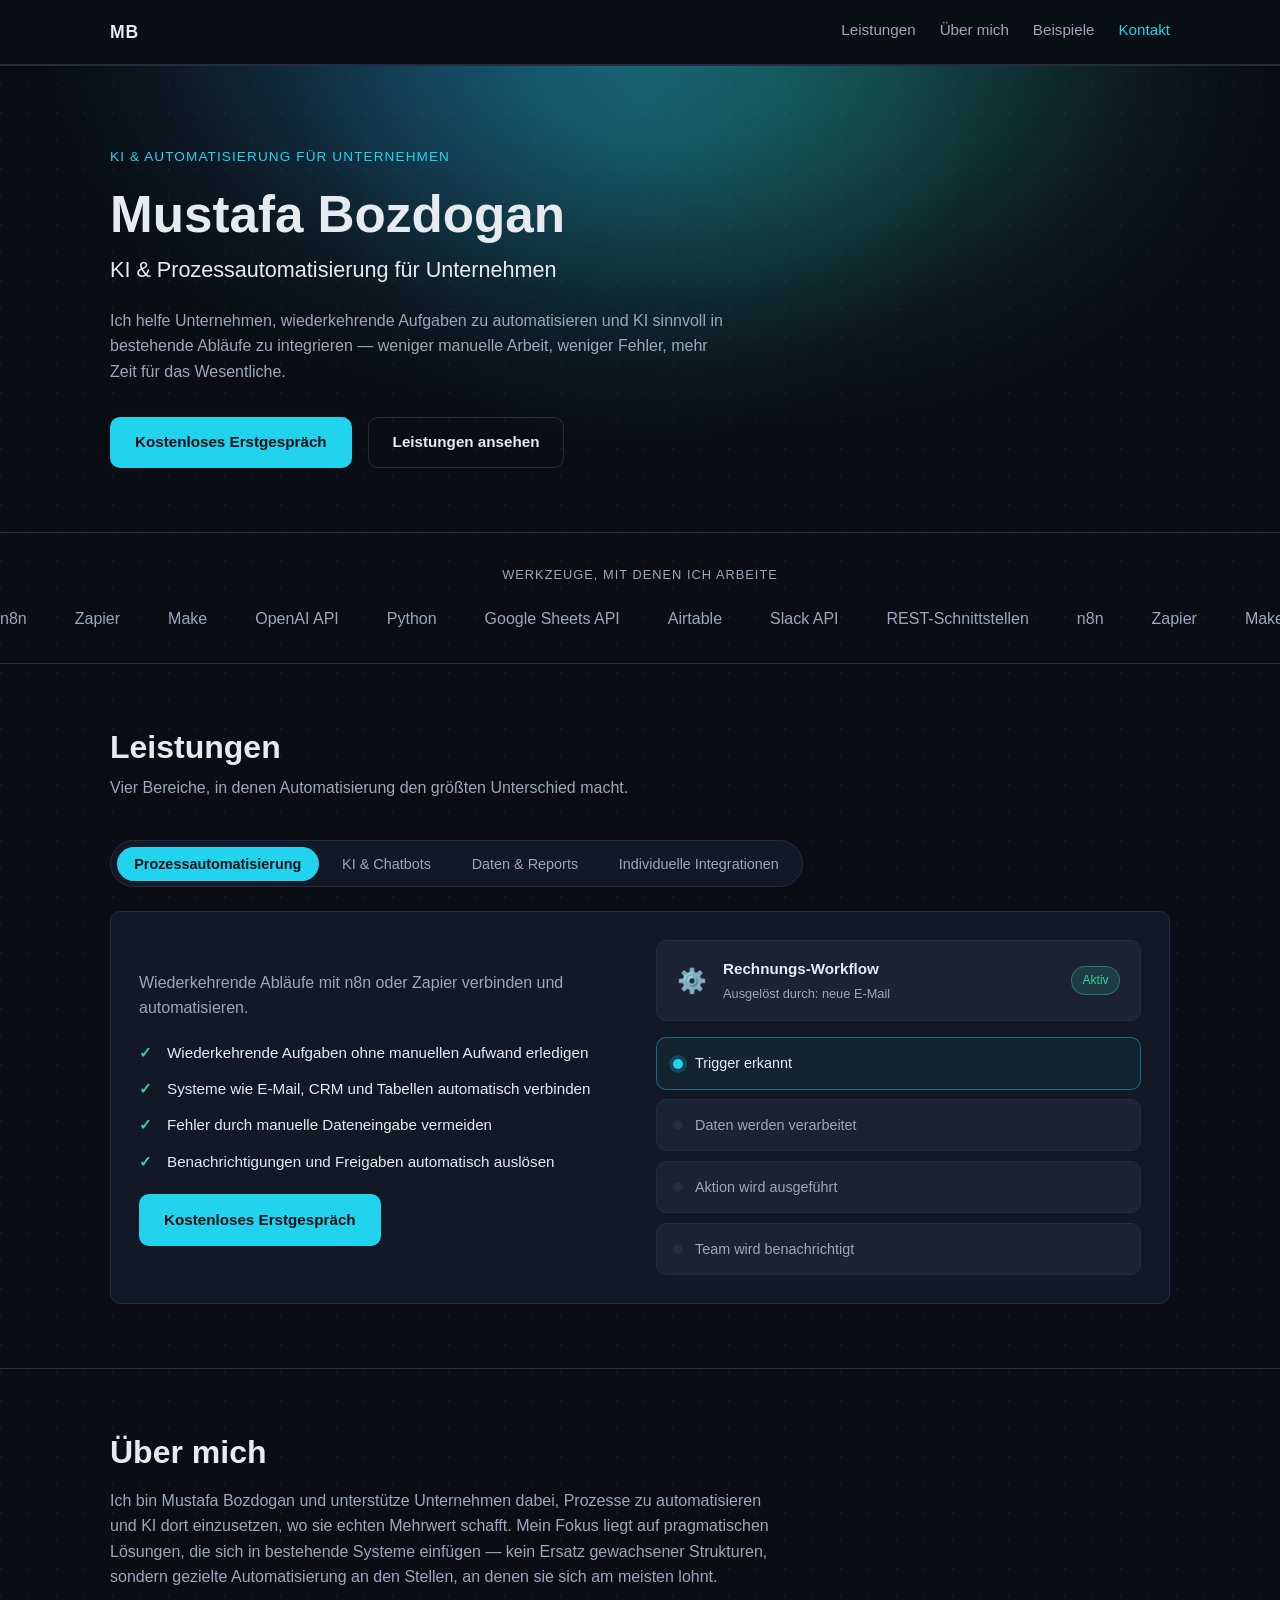
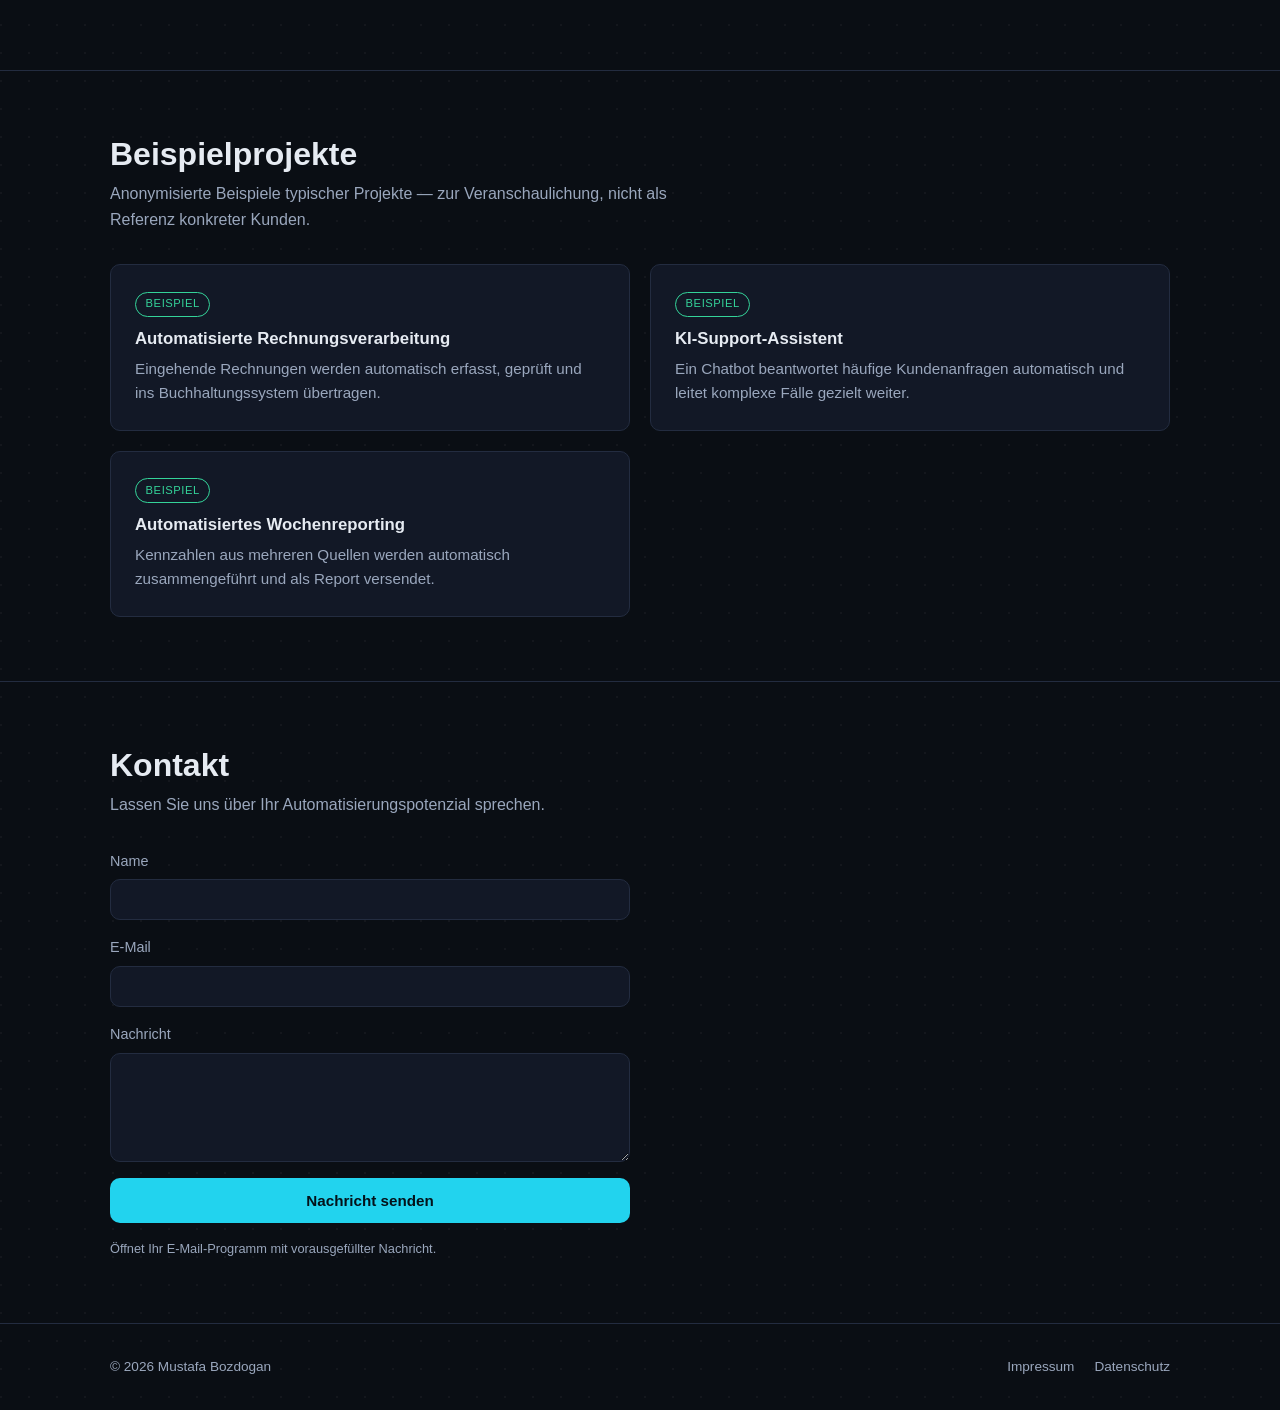
==== index.html @ 68199387 "Add Mustafa Bozdogan portfolio site (KI & Prozessautomatisierung) Static one-pager with dark/tech th" ====
<!doctype html>
<html lang="de">
<head>
  <meta charset="UTF-8">
  <meta name="viewport" content="width=device-width, initial-scale=1.0">
  <title>Mustafa Bozdogan — KI & Prozessautomatisierung für Unternehmen</title>
  <meta name="description" content="Mustafa Bozdogan unterstützt Unternehmen bei der Automatisierung von Prozessen mit KI, n8n/Zapier-Workflows, Daten-Reporting und individuellen Software-Integrationen.">
  <meta property="og:title" content="Mustafa Bozdogan — KI & Prozessautomatisierung für Unternehmen">
  <meta property="og:description" content="KI- und Prozessautomatisierung für Unternehmen: Workflows, Chatbots, Reporting, individuelle Integrationen.">
  <meta property="og:type" content="website">
  <link rel="stylesheet" href="styles.css">
</head>
<body>
  <div class="scroll-progress" id="scrollProgress"></div>
  <header class="site-header">
    <div class="container header-inner">
      <a href="#hero" class="logo">MB</a>
      <nav class="nav" id="nav">
        <a href="#services">Leistungen</a>
        <a href="#about">Über mich</a>
        <a href="#references">Beispiele</a>
        <a href="#contact" class="nav-cta">Kontakt</a>
      </nav>
      <button class="nav-toggle" id="navToggle" aria-label="Menü öffnen" aria-expanded="false" aria-controls="nav">
        <span></span><span></span><span></span>
      </button>
    </div>
  </header>

  <main>
    <section id="hero" class="hero">
      <div class="container hero-inner">
        <p class="eyebrow reveal" style="transition-delay:0ms">KI & Automatisierung für Unternehmen</p>
        <h1 class="reveal" style="transition-delay:80ms">Mustafa Bozdogan</h1>
        <p class="tagline reveal" style="transition-delay:160ms">KI &amp; Prozessautomatisierung für Unternehmen</p>
        <p class="hero-text reveal" style="transition-delay:240ms">
          Ich helfe Unternehmen, wiederkehrende Aufgaben zu automatisieren und
          KI sinnvoll in bestehende Abläufe zu integrieren — weniger manuelle
          Arbeit, weniger Fehler, mehr Zeit für das Wesentliche.
        </p>
        <div class="hero-actions reveal" style="transition-delay:320ms">
          <a href="#contact" class="btn btn-primary">Kostenloses Erstgespräch</a>
          <a href="#services" class="btn btn-secondary">Leistungen ansehen</a>
        </div>
      </div>
    </section>

    <div class="ticker">
      <p class="ticker-label">Werkzeuge, mit denen ich arbeite</p>
      <div class="ticker-track">
        <div class="ticker-group">
          <span>n8n</span>
          <span>Zapier</span>
          <span>Make</span>
          <span>OpenAI API</span>
          <span>Python</span>
          <span>Google Sheets API</span>
          <span>Airtable</span>
          <span>Slack API</span>
          <span>REST-Schnittstellen</span>
        </div>
        <div class="ticker-group" aria-hidden="true">
          <span>n8n</span>
          <span>Zapier</span>
          <span>Make</span>
          <span>OpenAI API</span>
          <span>Python</span>
          <span>Google Sheets API</span>
          <span>Airtable</span>
          <span>Slack API</span>
          <span>REST-Schnittstellen</span>
        </div>
      </div>
    </div>

    <section id="services" class="services">
      <div class="container">
        <h2 class="reveal">Leistungen</h2>
        <p class="section-intro reveal">Vier Bereiche, in denen Automatisierung den größten Unterschied macht.</p>

        <div class="showcase reveal">
          <div class="tabs" role="tablist" aria-label="Leistungen">
            <button class="tab active" role="tab" id="tab-automation" aria-selected="true" aria-controls="panel-automation">Prozessautomatisierung</button>
            <button class="tab" role="tab" id="tab-ai" aria-selected="false" aria-controls="panel-ai" tabindex="-1">KI &amp; Chatbots</button>
            <button class="tab" role="tab" id="tab-data" aria-selected="false" aria-controls="panel-data" tabindex="-1">Daten &amp; Reports</button>
            <button class="tab" role="tab" id="tab-custom" aria-selected="false" aria-controls="panel-custom" tabindex="-1">Individuelle Integrationen</button>
          </div>

          <div class="showcase-panel">
            <div class="tabpanel" role="tabpanel" id="panel-automation" aria-labelledby="tab-automation">
              <div class="showcase-text">
                <p>Wiederkehrende Abläufe mit n8n oder Zapier verbinden und automatisieren.</p>
                <ul class="checklist">
                  <li>Wiederkehrende Aufgaben ohne manuellen Aufwand erledigen</li>
                  <li>Systeme wie E-Mail, CRM und Tabellen automatisch verbinden</li>
                  <li>Fehler durch manuelle Dateneingabe vermeiden</li>
                  <li>Benachrichtigungen und Freigaben automatisch auslösen</li>
                </ul>
                <a href="#contact" class="btn btn-primary">Kostenloses Erstgespräch</a>
              </div>
              <div class="showcase-visual">
                <div class="workflow-card">
                  <div class="workflow-card-icon" aria-hidden="true">⚙️</div>
                  <div>
                    <p class="workflow-card-title">Rechnungs-Workflow</p>
                    <p class="workflow-card-meta">Ausgelöst durch: neue E-Mail</p>
                  </div>
                  <span class="workflow-status">Aktiv</span>
                </div>
                <ol class="stepper">
                  <li class="step active"><span class="step-dot"></span>Trigger erkannt</li>
                  <li class="step"><span class="step-dot"></span>Daten werden verarbeitet</li>
                  <li class="step"><span class="step-dot"></span>Aktion wird ausgeführt</li>
                  <li class="step"><span class="step-dot"></span>Team wird benachrichtigt</li>
                </ol>
              </div>
            </div>

            <div class="tabpanel" role="tabpanel" id="panel-ai" aria-labelledby="tab-ai" hidden>
              <div class="showcase-text">
                <p>KI-gestützte Assistenten für Kundenservice oder interne Nutzung.</p>
                <ul class="checklist">
                  <li>Kundenanfragen automatisch und rund um die Uhr beantworten</li>
                  <li>Häufige Fragen sofort lösen, komplexe Fälle weiterleiten</li>
                  <li>KI an Ihre eigenen Daten und Tools anbinden</li>
                  <li>Nahtlose Übergabe an Ihr Team, wenn nötig</li>
                </ul>
                <a href="#contact" class="btn btn-primary">Kostenloses Erstgespräch</a>
              </div>
              <div class="showcase-visual">
                <div class="workflow-card">
                  <div class="workflow-card-icon" aria-hidden="true">🤖</div>
                  <div>
                    <p class="workflow-card-title">Support-Assistent</p>
                    <p class="workflow-card-meta">Kanal: Website-Chat</p>
                  </div>
                  <span class="workflow-status">Aktiv</span>
                </div>
                <ol class="stepper">
                  <li class="step active"><span class="step-dot"></span>Anfrage eingegangen</li>
                  <li class="step"><span class="step-dot"></span>KI analysiert Anliegen</li>
                  <li class="step"><span class="step-dot"></span>Antwort wird generiert</li>
                  <li class="step"><span class="step-dot"></span>Bei Bedarf an Team übergeben</li>
                </ol>
              </div>
            </div>

            <div class="tabpanel" role="tabpanel" id="panel-data" aria-labelledby="tab-data" hidden>
              <div class="showcase-text">
                <p>Automatisch aktualisierte Reports und Dashboards statt manueller Excel-Arbeit.</p>
                <ul class="checklist">
                  <li>Kennzahlen aus mehreren Quellen automatisch zusammenführen</li>
                  <li>Reports pünktlich und ohne manuelle Excel-Arbeit erstellen</li>
                  <li>Dashboards immer aktuell halten</li>
                  <li>Zeit für Analyse statt Datensammlung gewinnen</li>
                </ul>
                <a href="#contact" class="btn btn-primary">Kostenloses Erstgespräch</a>
              </div>
              <div class="showcase-visual">
                <div class="workflow-card">
                  <div class="workflow-card-icon" aria-hidden="true">📊</div>
                  <div>
                    <p class="workflow-card-title">Wochenreport</p>
                    <p class="workflow-card-meta">Quellen: 3 Systeme</p>
                  </div>
                  <span class="workflow-status">Aktiv</span>
                </div>
                <ol class="stepper">
                  <li class="step active"><span class="step-dot"></span>Daten werden abgerufen</li>
                  <li class="step"><span class="step-dot"></span>Werte werden zusammengeführt</li>
                  <li class="step"><span class="step-dot"></span>Report wird erstellt</li>
                  <li class="step"><span class="step-dot"></span>Report wird versendet</li>
                </ol>
              </div>
            </div>

            <div class="tabpanel" role="tabpanel" id="panel-custom" aria-labelledby="tab-custom" hidden>
              <div class="showcase-text">
                <p>Maßgeschneiderte Schnittstellen, wenn Standardlösungen nicht ausreichen.</p>
                <ul class="checklist">
                  <li>Maßgeschneiderte Schnittstellen zwischen Ihren Systemen</li>
                  <li>Anbindung über APIs an bestehende Software</li>
                  <li>Lösungen, die zu Ihren bestehenden Abläufen passen</li>
                  <li>Skalierbar für wachsende Anforderungen</li>
                </ul>
                <a href="#contact" class="btn btn-primary">Kostenloses Erstgespräch</a>
              </div>
              <div class="showcase-visual">
                <div class="workflow-card">
                  <div class="workflow-card-icon" aria-hidden="true">🔗</div>
                  <div>
                    <p class="workflow-card-title">Individuelle Integration</p>
                    <p class="workflow-card-meta">Verbindung: 2 Systeme</p>
                  </div>
                  <span class="workflow-status">Aktiv</span>
                </div>
                <ol class="stepper">
                  <li class="step active"><span class="step-dot"></span>Anforderung analysiert</li>
                  <li class="step"><span class="step-dot"></span>Schnittstelle entwickelt</li>
                  <li class="step"><span class="step-dot"></span>Systeme verbunden</li>
                  <li class="step"><span class="step-dot"></span>Getestet &amp; live</li>
                </ol>
              </div>
            </div>
          </div>
        </div>
      </div>
    </section>

    <section id="about" class="about">
      <div class="container about-inner">
        <h2 class="reveal">Über mich</h2>
        <p class="reveal">
          Ich bin Mustafa Bozdogan und unterstütze Unternehmen dabei, Prozesse zu
          automatisieren und KI dort einzusetzen, wo sie echten Mehrwert schafft.
          Mein Fokus liegt auf pragmatischen Lösungen, die sich in bestehende
          Systeme einfügen — kein Ersatz gewachsener Strukturen, sondern gezielte
          Automatisierung an den Stellen, an denen sie sich am meisten lohnt.
        </p>
      </div>
    </section>

    <section id="references" class="references">
      <div class="container">
        <h2 class="reveal">Beispielprojekte</h2>
        <p class="section-intro reveal">
          Anonymisierte Beispiele typischer Projekte — zur Veranschaulichung, nicht als
          Referenz konkreter Kunden.
        </p>
        <div class="card-grid">
          <article class="card reveal">
            <span class="card-tag">Beispiel</span>
            <h3>Automatisierte Rechnungsverarbeitung</h3>
            <p>Eingehende Rechnungen werden automatisch erfasst, geprüft und ins Buchhaltungssystem übertragen.</p>
          </article>
          <article class="card reveal">
            <span class="card-tag">Beispiel</span>
            <h3>KI-Support-Assistent</h3>
            <p>Ein Chatbot beantwortet häufige Kundenanfragen automatisch und leitet komplexe Fälle gezielt weiter.</p>
          </article>
          <article class="card reveal">
            <span class="card-tag">Beispiel</span>
            <h3>Automatisiertes Wochenreporting</h3>
            <p>Kennzahlen aus mehreren Quellen werden automatisch zusammengeführt und als Report versendet.</p>
          </article>
        </div>
      </div>
    </section>

    <section id="contact" class="contact">
      <div class="container contact-inner">
        <h2 class="reveal">Kontakt</h2>
        <p class="section-intro reveal">Lassen Sie uns über Ihr Automatisierungspotenzial sprechen.</p>
        <form class="contact-form reveal" id="contactForm">
          <div class="form-row">
            <label for="name">Name</label>
            <input type="text" id="name" name="name" required autocomplete="name">
          </div>
          <div class="form-row">
            <label for="email">E-Mail</label>
            <input type="email" id="email" name="email" required autocomplete="email">
          </div>
          <div class="form-row">
            <label for="message">Nachricht</label>
            <textarea id="message" name="message" rows="5" required></textarea>
          </div>
          <button type="submit" class="btn btn-primary">Nachricht senden</button>
          <p class="form-note">Öffnet Ihr E-Mail-Programm mit vorausgefüllter Nachricht.</p>
        </form>
      </div>
    </section>
  </main>

  <footer class="site-footer">
    <div class="container footer-inner">
      <p>&copy; <span id="year"></span> Mustafa Bozdogan</p>
      <nav class="footer-nav">
        <a href="impressum.html">Impressum</a>
        <a href="datenschutz.html">Datenschutz</a>
      </nav>
    </div>
  </footer>

  <script src="script.js"></script>
</body>
</html>
---- styles.css ----
:root {
  --bg: #0a0e14;
  --surface: #121826;
  --surface-2: #1a2233;
  --border: #232c40;
  --text: #e6ebf2;
  --text-muted: #9aa7bd;
  --accent: #22d3ee;
  --accent-2: #34d399;
  --radius: 10px;
  --max-width: 1100px;
  --font: -apple-system, BlinkMacSystemFont, "Segoe UI", Roboto, Helvetica, Arial, sans-serif;
}

* {
  box-sizing: border-box;
}

html {
  scroll-behavior: smooth;
}

body {
  margin: 0;
  background: var(--bg);
  background-image:
    radial-gradient(circle at 1px 1px, rgba(255, 255, 255, 0.04) 1px, transparent 0);
  background-size: 28px 28px;
  color: var(--text);
  font-family: var(--font);
  line-height: 1.6;
}

.container {
  max-width: var(--max-width);
  margin: 0 auto;
  padding: 0 1.25rem;
}

h1, h2, h3 {
  line-height: 1.2;
  margin: 0 0 0.5rem;
}

h2 {
  font-size: clamp(1.5rem, 1.2rem + 1.2vw, 2rem);
}

p {
  color: var(--text-muted);
}

a {
  color: var(--accent);
  text-decoration: none;
}

a:hover {
  text-decoration: underline;
}

/* Header */

.site-header {
  position: sticky;
  top: 0;
  z-index: 10;
  background: rgba(10, 14, 20, 0.85);
  backdrop-filter: blur(8px);
  border-bottom: 1px solid var(--border);
  transition: box-shadow 0.3s ease, border-color 0.3s ease;
}

.site-header.scrolled {
  box-shadow: 0 8px 24px rgba(0, 0, 0, 0.35);
  border-bottom-color: rgba(34, 211, 238, 0.25);
}

.header-inner {
  display: flex;
  align-items: center;
  justify-content: space-between;
  height: 64px;
}

.logo {
  font-weight: 700;
  font-size: 1.1rem;
  letter-spacing: 0.05em;
  color: var(--text);
  text-decoration: none;
}

.nav {
  display: none;
  align-items: center;
  gap: 1.5rem;
}

.nav a {
  position: relative;
  color: var(--text-muted);
  font-size: 0.95rem;
  padding-bottom: 4px;
}

.nav a::after {
  content: "";
  position: absolute;
  left: 0;
  bottom: 0;
  width: 0;
  height: 2px;
  background: var(--accent);
  transition: width 0.25s ease;
}

.nav a:hover {
  color: var(--text);
  text-decoration: none;
}

.nav a:hover::after,
.nav a.active::after {
  width: 100%;
}

.nav a.active {
  color: var(--text);
}

.nav-cta {
  color: var(--accent) !important;
}

.nav-toggle {
  display: flex;
  flex-direction: column;
  justify-content: center;
  gap: 5px;
  width: 36px;
  height: 36px;
  background: none;
  border: 1px solid var(--border);
  border-radius: 6px;
  cursor: pointer;
}

.nav-toggle span {
  display: block;
  height: 2px;
  margin: 0 7px;
  background: var(--text);
}

@media (min-width: 720px) {
  .nav {
    display: flex;
  }
  .nav-toggle {
    display: none;
  }
}

.nav.open {
  display: flex;
  flex-direction: column;
  position: absolute;
  top: 64px;
  left: 0;
  right: 0;
  background: var(--surface);
  border-bottom: 1px solid var(--border);
  padding: 1rem 1.25rem;
  gap: 1rem;
}

/* Hero */

.hero {
  position: relative;
  overflow: hidden;
  padding: 5rem 0 4rem;
}

.hero::before {
  content: "";
  position: absolute;
  inset: 0;
  background: radial-gradient(
    480px circle at var(--mx, 50%) var(--my, 10%),
    rgba(34, 211, 238, 0.14),
    transparent 70%
  );
  pointer-events: none;
}

/* Ambient glow cluster, pulsing slowly behind the hero content */
.hero::after {
  content: "";
  position: absolute;
  top: -10%;
  left: 50%;
  width: min(1400px, 200%);
  height: 900px;
  transform: translate(-50%, -50%);
  background:
    radial-gradient(50% 50% at 50% 50%, rgba(34, 211, 238, 0.35), transparent 78%),
    radial-gradient(38% 44% at 64% 56%, rgba(52, 211, 153, 0.22), transparent 76%),
    radial-gradient(34% 40% at 36% 54%, rgba(59, 130, 246, 0.2), transparent 76%);
  filter: blur(60px);
  opacity: 0.9;
  animation: hero-glow-pulse 10s ease-in-out infinite;
  pointer-events: none;
}

@keyframes hero-glow-pulse {
  0%, 100% { transform: translate(-50%, -50%) scale(1); opacity: 0.9; }
  50% { transform: translate(-49%, -51%) scale(1.08); opacity: 0.72; }
}

.hero-inner {
  position: relative;
  z-index: 1;
}

.eyebrow {
  color: var(--accent);
  font-size: 0.85rem;
  letter-spacing: 0.08em;
  text-transform: uppercase;
  margin: 0 0 1rem;
}

.hero h1 {
  font-size: clamp(2.2rem, 1.8rem + 2vw, 3.2rem);
}

.tagline {
  font-size: clamp(1.1rem, 1rem + 0.5vw, 1.35rem);
  color: var(--text);
  margin: 0 0 1.25rem;
}

.hero-text {
  max-width: 620px;
  margin: 0 0 2rem;
}

.hero-actions {
  display: flex;
  flex-wrap: wrap;
  gap: 1rem;
}

.btn {
  display: inline-block;
  padding: 0.8rem 1.5rem;
  border-radius: var(--radius);
  font-weight: 600;
  font-size: 0.95rem;
  text-decoration: none;
  border: 1px solid transparent;
  cursor: pointer;
}

.btn:hover {
  text-decoration: none;
}

.btn-primary {
  background: var(--accent);
  color: #04121a;
}

.btn-primary:hover {
  background: #4ddfef;
}

.btn-secondary {
  background: transparent;
  border-color: var(--border);
  color: var(--text);
}

.btn-secondary:hover {
  border-color: var(--accent);
  color: var(--accent);
}

.hero .btn-primary {
  animation: cta-pulse 2.8s ease-in-out infinite;
}

.hero .btn-primary:hover {
  animation-play-state: paused;
}

@keyframes cta-pulse {
  0%, 100% { box-shadow: 0 0 0 0 rgba(34, 211, 238, 0.35); }
  50% { box-shadow: 0 0 0 10px rgba(34, 211, 238, 0); }
}

/* Sections */

section {
  padding: 4rem 0;
  border-top: 1px solid var(--border);
}

.section-intro {
  margin: 0 0 2rem;
  max-width: 560px;
}

.card-grid {
  display: grid;
  grid-template-columns: 1fr;
  gap: 1.25rem;
}

@media (min-width: 640px) {
  .card-grid {
    grid-template-columns: repeat(2, 1fr);
  }
}

.card {
  background: var(--surface);
  border: 1px solid var(--border);
  border-radius: var(--radius);
  padding: 1.5rem;
  transition: transform 0.25s ease, border-color 0.25s ease, box-shadow 0.25s ease;
}

.card:hover {
  transform: translateY(-4px);
  border-color: rgba(34, 211, 238, 0.4);
  box-shadow: 0 12px 30px rgba(0, 0, 0, 0.35);
}

.card-icon {
  font-size: 1.6rem;
  margin-bottom: 0.75rem;
}

.card h3 {
  font-size: 1.05rem;
  color: var(--text);
}

.card p {
  margin: 0;
  font-size: 0.95rem;
}

.card-tag {
  display: inline-block;
  font-size: 0.7rem;
  text-transform: uppercase;
  letter-spacing: 0.05em;
  color: var(--accent-2);
  border: 1px solid var(--accent-2);
  border-radius: 999px;
  padding: 0.15rem 0.6rem;
  margin-bottom: 0.75rem;
}

.about-inner p {
  max-width: 680px;
}

/* Services showcase (tabs + live process panel) */

.showcase {
  margin-top: 2.5rem;
}

.tabs {
  display: flex;
  flex-wrap: nowrap;
  overflow-x: auto;
  gap: 0.35rem;
  background: var(--surface);
  border: 1px solid var(--border);
  border-radius: 999px;
  padding: 0.35rem;
  width: fit-content;
  max-width: 100%;
}

.tab {
  flex-shrink: 0;
  padding: 0.55rem 1.1rem;
  border-radius: 999px;
  border: none;
  background: transparent;
  color: var(--text-muted);
  font-family: inherit;
  font-size: 0.9rem;
  cursor: pointer;
  transition: background 0.25s ease, color 0.25s ease;
}

.tab:hover {
  color: var(--text);
}

.tab.active {
  background: var(--accent);
  color: #04121a;
  font-weight: 600;
}

.showcase-panel {
  margin-top: 1.5rem;
  background: var(--surface);
  border: 1px solid var(--border);
  border-radius: var(--radius);
  padding: 1.75rem;
}

.tabpanel {
  display: grid;
  grid-template-columns: 1fr;
  gap: 2rem;
}

.tabpanel[hidden] {
  display: none;
}

@media (min-width: 800px) {
  .tabpanel {
    grid-template-columns: 1fr 1fr;
    align-items: center;
  }
}

.showcase-text p {
  margin-top: 0;
}

.checklist {
  list-style: none;
  margin: 1.25rem 0;
  padding: 0;
  display: flex;
  flex-direction: column;
  gap: 0.75rem;
}

.checklist li {
  position: relative;
  padding-left: 1.75rem;
  color: var(--text);
  font-size: 0.95rem;
}

.checklist li::before {
  content: "✓";
  position: absolute;
  left: 0;
  top: 0;
  color: var(--accent-2);
  font-weight: 700;
}

.showcase-visual {
  display: flex;
  flex-direction: column;
  gap: 1rem;
}

.workflow-card {
  display: flex;
  align-items: center;
  gap: 1rem;
  background: var(--surface-2);
  border: 1px solid var(--border);
  border-radius: var(--radius);
  padding: 1rem 1.25rem;
}

.workflow-card-icon {
  font-size: 1.5rem;
}

.workflow-card-title {
  margin: 0;
  font-weight: 600;
  color: var(--text);
  font-size: 0.95rem;
}

.workflow-card-meta {
  margin: 0.15rem 0 0;
  font-size: 0.8rem;
}

.workflow-status {
  margin-left: auto;
  font-size: 0.75rem;
  padding: 0.25rem 0.65rem;
  border-radius: 999px;
  background: rgba(52, 211, 153, 0.15);
  color: var(--accent-2);
  border: 1px solid rgba(52, 211, 153, 0.4);
  white-space: nowrap;
}

.stepper {
  list-style: none;
  margin: 0;
  padding: 0;
  display: flex;
  flex-direction: column;
  gap: 0.6rem;
}

.step {
  display: flex;
  align-items: center;
  gap: 0.75rem;
  padding: 0.85rem 1rem;
  background: var(--surface-2);
  border: 1px solid var(--border);
  border-radius: var(--radius);
  font-size: 0.9rem;
  color: var(--text-muted);
  transition: border-color 0.3s ease, color 0.3s ease, background 0.3s ease;
}

.step-dot {
  width: 10px;
  height: 10px;
  border-radius: 50%;
  background: var(--border);
  flex-shrink: 0;
  transition: background 0.3s ease, box-shadow 0.3s ease;
}

.step.active {
  color: var(--text);
  border-color: rgba(34, 211, 238, 0.4);
  background: rgba(34, 211, 238, 0.06);
}

.step.active .step-dot {
  background: var(--accent);
  box-shadow: 0 0 0 4px rgba(34, 211, 238, 0.2);
}

/* Contact */

.contact-form {
  max-width: 520px;
  display: flex;
  flex-direction: column;
  gap: 1rem;
}

.form-row {
  display: flex;
  flex-direction: column;
  gap: 0.4rem;
}

.form-row label {
  font-size: 0.9rem;
  color: var(--text-muted);
}

.form-row input,
.form-row textarea {
  background: var(--surface);
  border: 1px solid var(--border);
  border-radius: var(--radius);
  padding: 0.7rem 0.9rem;
  color: var(--text);
  font-family: inherit;
  font-size: 0.95rem;
}

.form-row input:focus,
.form-row textarea:focus {
  outline: none;
  border-color: var(--accent);
}

.form-note {
  font-size: 0.8rem;
  margin: 0;
}

/* Scroll progress bar */

.scroll-progress {
  position: fixed;
  top: 0;
  left: 0;
  height: 3px;
  width: 0%;
  background: linear-gradient(90deg, var(--accent), var(--accent-2));
  z-index: 50;
}

/* Reveal on scroll */

.reveal {
  opacity: 1;
  transform: none;
}

/* Only hide-then-reveal once JS has confirmed it can run the observer/fallback
   that brings content back — otherwise content must default to visible. */
.js-ready .reveal {
  opacity: 0;
  transform: translateY(24px);
  transition: opacity 0.7s ease, transform 0.7s ease;
}

.js-ready .reveal.is-visible {
  opacity: 1;
  transform: none;
}

/* Tools ticker */

.ticker {
  border-top: 1px solid var(--border);
  padding: 2rem 0;
  overflow: hidden;
}

.ticker-label {
  text-align: center;
  font-size: 0.8rem;
  letter-spacing: 0.08em;
  text-transform: uppercase;
  color: var(--text-muted);
  margin: 0 0 1.25rem;
}

.ticker-track {
  display: flex;
  width: max-content;
  animation: ticker-scroll 26s linear infinite;
}

.ticker-group {
  display: flex;
  gap: 3rem;
  padding-right: 3rem;
}

.ticker-track span {
  font-size: 1rem;
  color: var(--text-muted);
  white-space: nowrap;
}

@keyframes ticker-scroll {
  from { transform: translateX(0); }
  to { transform: translateX(-50%); }
}

/* Reduced motion: respect user preference, disable non-essential motion */

@media (prefers-reduced-motion: reduce) {
  html {
    scroll-behavior: auto;
  }
  *,
  *::before,
  *::after {
    animation-duration: 0.01ms !important;
    animation-iteration-count: 1 !important;
    transition-duration: 0.01ms !important;
    scroll-behavior: auto !important;
  }
}

/* Legal pages */

.legal {
  padding: 3rem 0 4rem;
  max-width: 720px;
}

.legal h1 {
  font-size: clamp(1.8rem, 1.5rem + 1vw, 2.4rem);
  margin-bottom: 1.5rem;
}

.legal h2 {
  margin-top: 2rem;
  font-size: 1.15rem;
}

/* Footer */

.site-footer {
  border-top: 1px solid var(--border);
  padding: 2rem 0;
}

.footer-inner {
  display: flex;
  flex-direction: column;
  gap: 0.75rem;
  align-items: flex-start;
}

.footer-inner p {
  margin: 0;
  font-size: 0.85rem;
}

.footer-nav {
  display: flex;
  gap: 1.25rem;
}

.footer-nav a {
  color: var(--text-muted);
  font-size: 0.85rem;
}

@media (min-width: 640px) {
  .footer-inner {
    flex-direction: row;
    justify-content: space-between;
    align-items: center;
  }
}
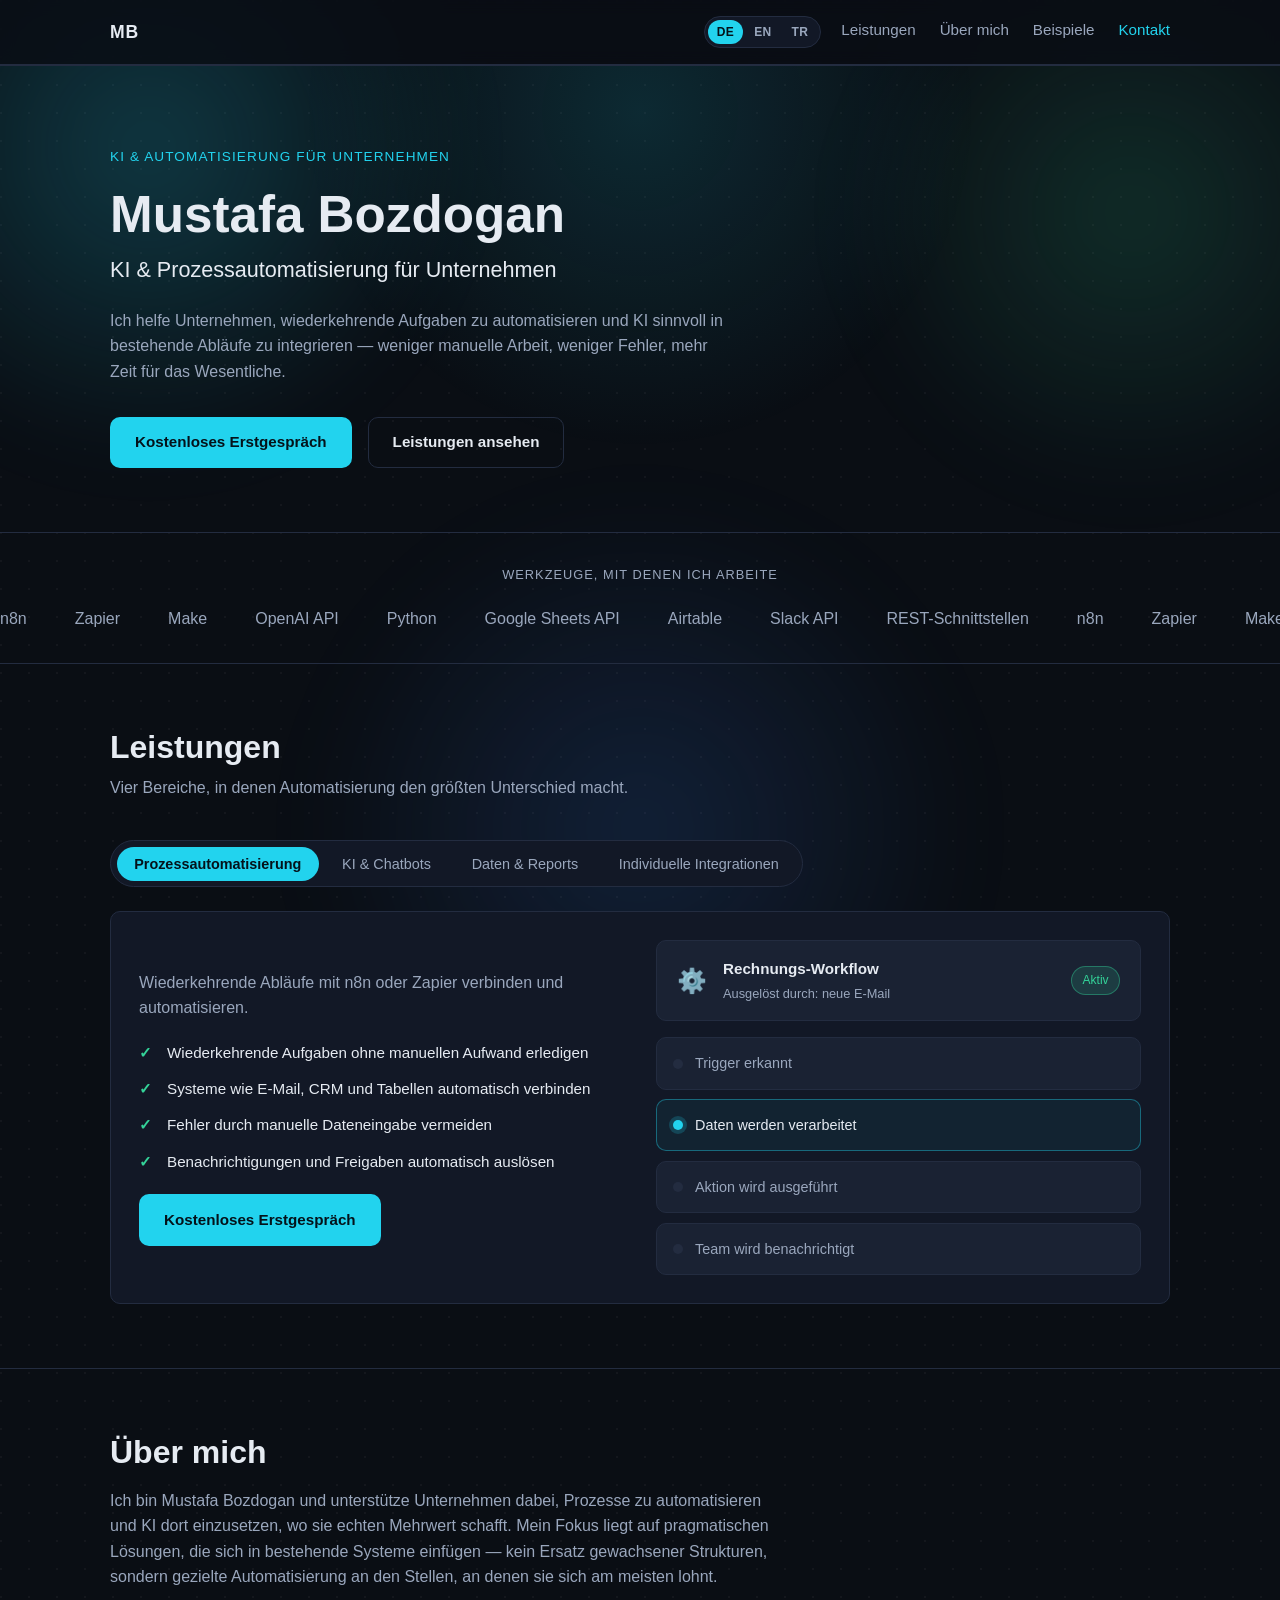
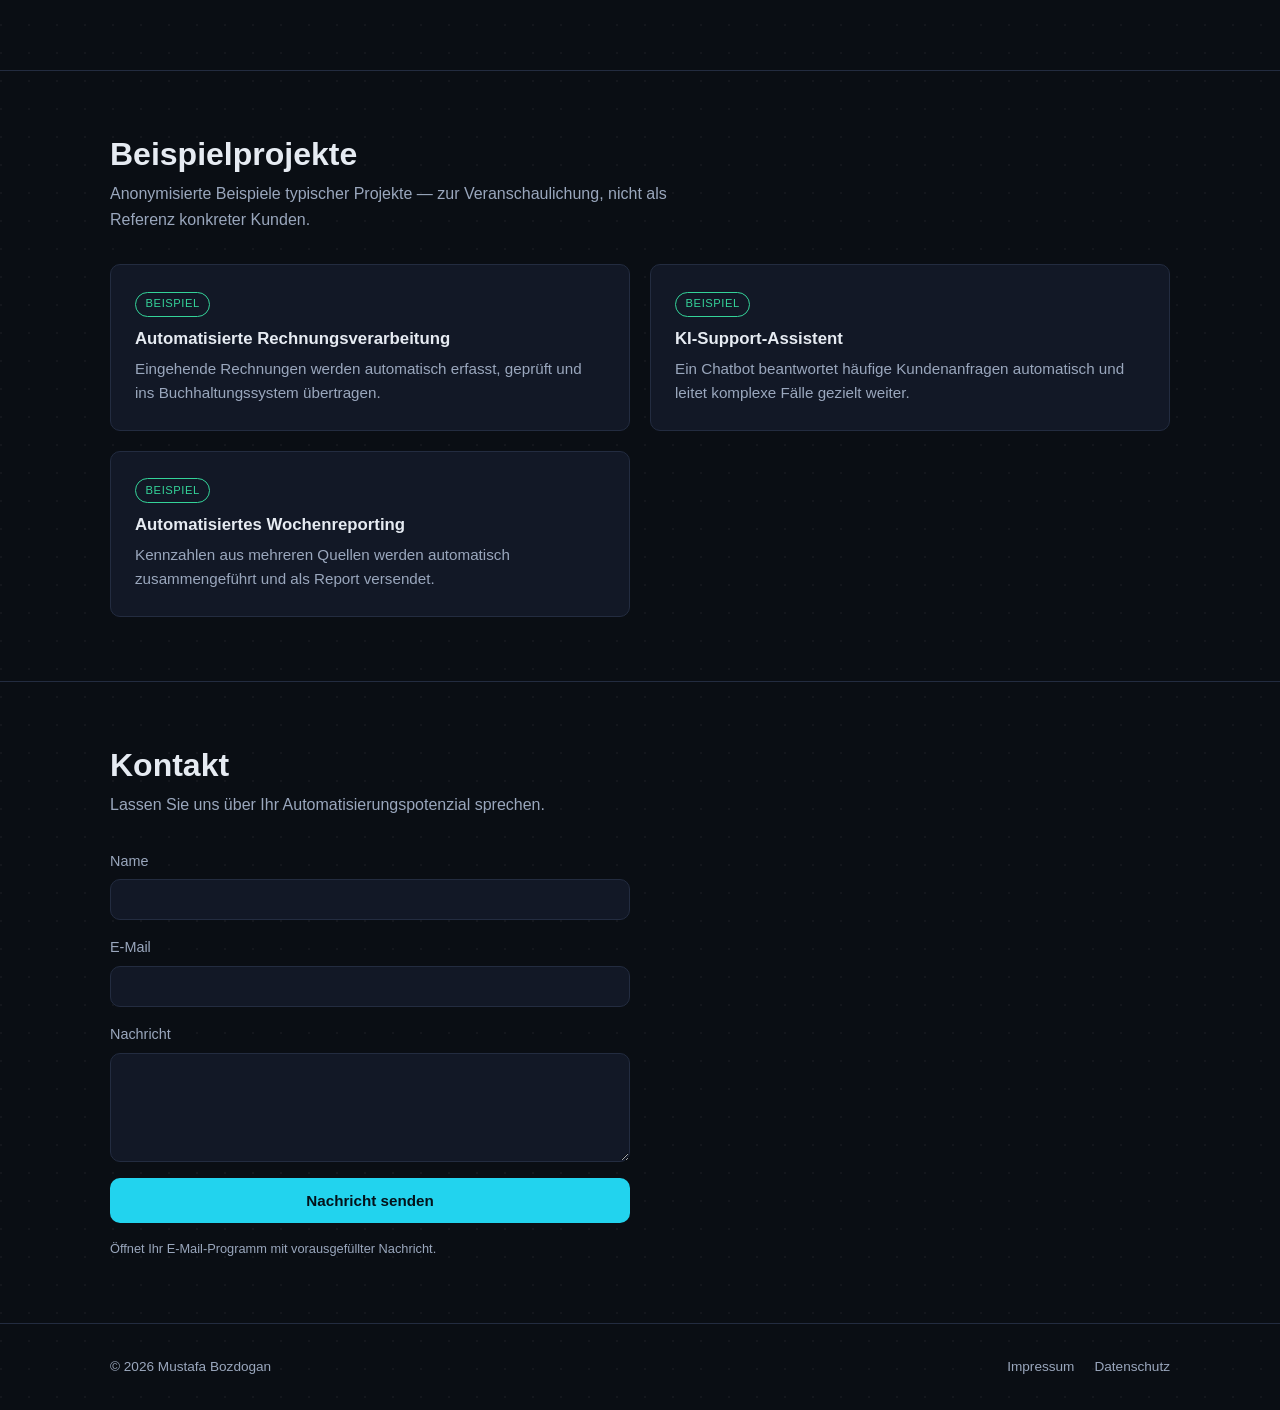
==== commit eccc756f: "Add DE/EN/TR language switcher and site-wide animated background - New i18n.js with German/English/T" ====
--- a/index.html
+++ b/index.html
@@ -15,38 +15,45 @@
   <header class="site-header">
     <div class="container header-inner">
       <a href="#hero" class="logo">MB</a>
-      <nav class="nav" id="nav">
-        <a href="#services">Leistungen</a>
-        <a href="#about">Über mich</a>
-        <a href="#references">Beispiele</a>
-        <a href="#contact" class="nav-cta">Kontakt</a>
-      </nav>
-      <button class="nav-toggle" id="navToggle" aria-label="Menü öffnen" aria-expanded="false" aria-controls="nav">
-        <span></span><span></span><span></span>
-      </button>
+      <div class="header-right">
+        <div class="lang-switcher" role="group" aria-label="Sprache wählen / Language / Dil">
+          <button type="button" class="lang-btn active" data-lang="de" aria-pressed="true">DE</button>
+          <button type="button" class="lang-btn" data-lang="en" aria-pressed="false">EN</button>
+          <button type="button" class="lang-btn" data-lang="tr" aria-pressed="false">TR</button>
+        </div>
+        <nav class="nav" id="nav">
+          <a href="#services" data-i18n="nav.services">Leistungen</a>
+          <a href="#about" data-i18n="nav.about">Über mich</a>
+          <a href="#references" data-i18n="nav.references">Beispiele</a>
+          <a href="#contact" class="nav-cta" data-i18n="nav.contact">Kontakt</a>
+        </nav>
+        <button class="nav-toggle" id="navToggle" aria-label="Menü öffnen" data-i18n-aria="nav.toggleLabel" aria-expanded="false" aria-controls="nav">
+          <span></span><span></span><span></span>
+        </button>
+      </div>
     </div>
   </header>
 
   <main>
     <section id="hero" class="hero">
       <div class="container hero-inner">
-        <p class="eyebrow reveal" style="transition-delay:0ms">KI & Automatisierung für Unternehmen</p>
+        <p class="eyebrow reveal" style="transition-delay:0ms" data-i18n="hero.eyebrow">KI & Automatisierung für Unternehmen</p>
         <h1 class="reveal" style="transition-delay:80ms">Mustafa Bozdogan</h1>
-        <p class="tagline reveal" style="transition-delay:160ms">KI &amp; Prozessautomatisierung für Unternehmen</p>
-        <p class="hero-text reveal" style="transition-delay:240ms">
+        <p class="tagline reveal" style="transition-delay:160ms" data-i18n="hero.tagline">KI &amp; Prozessautomatisierung für Unternehmen</p>
+        <p class="hero-text reveal" style="transition-delay:240ms" data-i18n="hero.text">
           Ich helfe Unternehmen, wiederkehrende Aufgaben zu automatisieren und
           KI sinnvoll in bestehende Abläufe zu integrieren — weniger manuelle
           Arbeit, weniger Fehler, mehr Zeit für das Wesentliche.
         </p>
         <div class="hero-actions reveal" style="transition-delay:320ms">
-          <a href="#contact" class="btn btn-primary">Kostenloses Erstgespräch</a>
-          <a href="#services" class="btn btn-secondary">Leistungen ansehen</a>
+          <a href="#contact" class="btn btn-primary" data-i18n="common.ctaPrimary">Kostenloses Erstgespräch</a>
+          <a href="#services" class="btn btn-secondary" data-i18n="hero.ctaSecondary">Leistungen ansehen</a>
         </div>
       </div>
     </section>
 
     <div class="ticker">
-      <p class="ticker-label">Werkzeuge, mit denen ich arbeite</p>
+      <p class="ticker-label" data-i18n="ticker.label">Werkzeuge, mit denen ich arbeite</p>
       <div class="ticker-track">
         <div class="ticker-group">
           <span>n8n</span>
@@ -57,7 +64,7 @@
           <span>Google Sheets API</span>
           <span>Airtable</span>
           <span>Slack API</span>
-          <span>REST-Schnittstellen</span>
+          <span data-i18n="ticker.restApis">REST-Schnittstellen</span>
         </div>
         <div class="ticker-group" aria-hidden="true">
           <span>n8n</span>
@@ -68,137 +75,137 @@
           <span>Google Sheets API</span>
           <span>Airtable</span>
           <span>Slack API</span>
-          <span>REST-Schnittstellen</span>
+          <span data-i18n="ticker.restApis">REST-Schnittstellen</span>
         </div>
       </div>
     </div>
 
     <section id="services" class="services">
       <div class="container">
-        <h2 class="reveal">Leistungen</h2>
-        <p class="section-intro reveal">Vier Bereiche, in denen Automatisierung den größten Unterschied macht.</p>
+        <h2 class="reveal" data-i18n="services.heading">Leistungen</h2>
+        <p class="section-intro reveal" data-i18n="services.intro">Vier Bereiche, in denen Automatisierung den größten Unterschied macht.</p>
 
         <div class="showcase reveal">
-          <div class="tabs" role="tablist" aria-label="Leistungen">
-            <button class="tab active" role="tab" id="tab-automation" aria-selected="true" aria-controls="panel-automation">Prozessautomatisierung</button>
-            <button class="tab" role="tab" id="tab-ai" aria-selected="false" aria-controls="panel-ai" tabindex="-1">KI &amp; Chatbots</button>
-            <button class="tab" role="tab" id="tab-data" aria-selected="false" aria-controls="panel-data" tabindex="-1">Daten &amp; Reports</button>
-            <button class="tab" role="tab" id="tab-custom" aria-selected="false" aria-controls="panel-custom" tabindex="-1">Individuelle Integrationen</button>
+          <div class="tabs" role="tablist" aria-label="Leistungen" data-i18n-aria="services.heading">
+            <button class="tab active" role="tab" id="tab-automation" aria-selected="true" aria-controls="panel-automation" data-i18n="services.tabAutomation">Prozessautomatisierung</button>
+            <button class="tab" role="tab" id="tab-ai" aria-selected="false" aria-controls="panel-ai" tabindex="-1" data-i18n="services.tabAi">KI &amp; Chatbots</button>
+            <button class="tab" role="tab" id="tab-data" aria-selected="false" aria-controls="panel-data" tabindex="-1" data-i18n="services.tabData">Daten &amp; Reports</button>
+            <button class="tab" role="tab" id="tab-custom" aria-selected="false" aria-controls="panel-custom" tabindex="-1" data-i18n="services.tabCustom">Individuelle Integrationen</button>
           </div>
 
           <div class="showcase-panel">
             <div class="tabpanel" role="tabpanel" id="panel-automation" aria-labelledby="tab-automation">
               <div class="showcase-text">
-                <p>Wiederkehrende Abläufe mit n8n oder Zapier verbinden und automatisieren.</p>
-                <ul class="checklist">
-                  <li>Wiederkehrende Aufgaben ohne manuellen Aufwand erledigen</li>
-                  <li>Systeme wie E-Mail, CRM und Tabellen automatisch verbinden</li>
-                  <li>Fehler durch manuelle Dateneingabe vermeiden</li>
-                  <li>Benachrichtigungen und Freigaben automatisch auslösen</li>
-                </ul>
-                <a href="#contact" class="btn btn-primary">Kostenloses Erstgespräch</a>
+                <p data-i18n="services.automation.desc">Wiederkehrende Abläufe mit n8n oder Zapier verbinden und automatisieren.</p>
+                <ul class="checklist">
+                  <li data-i18n="services.automation.check1">Wiederkehrende Aufgaben ohne manuellen Aufwand erledigen</li>
+                  <li data-i18n="services.automation.check2">Systeme wie E-Mail, CRM und Tabellen automatisch verbinden</li>
+                  <li data-i18n="services.automation.check3">Fehler durch manuelle Dateneingabe vermeiden</li>
+                  <li data-i18n="services.automation.check4">Benachrichtigungen und Freigaben automatisch auslösen</li>
+                </ul>
+                <a href="#contact" class="btn btn-primary" data-i18n="common.ctaPrimary">Kostenloses Erstgespräch</a>
               </div>
               <div class="showcase-visual">
                 <div class="workflow-card">
                   <div class="workflow-card-icon" aria-hidden="true">⚙️</div>
                   <div>
-                    <p class="workflow-card-title">Rechnungs-Workflow</p>
-                    <p class="workflow-card-meta">Ausgelöst durch: neue E-Mail</p>
-                  </div>
-                  <span class="workflow-status">Aktiv</span>
-                </div>
-                <ol class="stepper">
-                  <li class="step active"><span class="step-dot"></span>Trigger erkannt</li>
-                  <li class="step"><span class="step-dot"></span>Daten werden verarbeitet</li>
-                  <li class="step"><span class="step-dot"></span>Aktion wird ausgeführt</li>
-                  <li class="step"><span class="step-dot"></span>Team wird benachrichtigt</li>
+                    <p class="workflow-card-title" data-i18n="services.automation.workflowTitle">Rechnungs-Workflow</p>
+                    <p class="workflow-card-meta" data-i18n="services.automation.workflowMeta">Ausgelöst durch: neue E-Mail</p>
+                  </div>
+                  <span class="workflow-status" data-i18n="common.statusActive">Aktiv</span>
+                </div>
+                <ol class="stepper">
+                  <li class="step active"><span class="step-dot"></span><span data-i18n="services.automation.step1">Trigger erkannt</span></li>
+                  <li class="step"><span class="step-dot"></span><span data-i18n="services.automation.step2">Daten werden verarbeitet</span></li>
+                  <li class="step"><span class="step-dot"></span><span data-i18n="services.automation.step3">Aktion wird ausgeführt</span></li>
+                  <li class="step"><span class="step-dot"></span><span data-i18n="services.automation.step4">Team wird benachrichtigt</span></li>
                 </ol>
               </div>
             </div>
 
             <div class="tabpanel" role="tabpanel" id="panel-ai" aria-labelledby="tab-ai" hidden>
               <div class="showcase-text">
-                <p>KI-gestützte Assistenten für Kundenservice oder interne Nutzung.</p>
-                <ul class="checklist">
-                  <li>Kundenanfragen automatisch und rund um die Uhr beantworten</li>
-                  <li>Häufige Fragen sofort lösen, komplexe Fälle weiterleiten</li>
-                  <li>KI an Ihre eigenen Daten und Tools anbinden</li>
-                  <li>Nahtlose Übergabe an Ihr Team, wenn nötig</li>
-                </ul>
-                <a href="#contact" class="btn btn-primary">Kostenloses Erstgespräch</a>
+                <p data-i18n="services.ai.desc">KI-gestützte Assistenten für Kundenservice oder interne Nutzung.</p>
+                <ul class="checklist">
+                  <li data-i18n="services.ai.check1">Kundenanfragen automatisch und rund um die Uhr beantworten</li>
+                  <li data-i18n="services.ai.check2">Häufige Fragen sofort lösen, komplexe Fälle weiterleiten</li>
+                  <li data-i18n="services.ai.check3">KI an Ihre eigenen Daten und Tools anbinden</li>
+                  <li data-i18n="services.ai.check4">Nahtlose Übergabe an Ihr Team, wenn nötig</li>
+                </ul>
+                <a href="#contact" class="btn btn-primary" data-i18n="common.ctaPrimary">Kostenloses Erstgespräch</a>
               </div>
               <div class="showcase-visual">
                 <div class="workflow-card">
                   <div class="workflow-card-icon" aria-hidden="true">🤖</div>
                   <div>
-                    <p class="workflow-card-title">Support-Assistent</p>
-                    <p class="workflow-card-meta">Kanal: Website-Chat</p>
-                  </div>
-                  <span class="workflow-status">Aktiv</span>
-                </div>
-                <ol class="stepper">
-                  <li class="step active"><span class="step-dot"></span>Anfrage eingegangen</li>
-                  <li class="step"><span class="step-dot"></span>KI analysiert Anliegen</li>
-                  <li class="step"><span class="step-dot"></span>Antwort wird generiert</li>
-                  <li class="step"><span class="step-dot"></span>Bei Bedarf an Team übergeben</li>
+                    <p class="workflow-card-title" data-i18n="services.ai.workflowTitle">Support-Assistent</p>
+                    <p class="workflow-card-meta" data-i18n="services.ai.workflowMeta">Kanal: Website-Chat</p>
+                  </div>
+                  <span class="workflow-status" data-i18n="common.statusActive">Aktiv</span>
+                </div>
+                <ol class="stepper">
+                  <li class="step active"><span class="step-dot"></span><span data-i18n="services.ai.step1">Anfrage eingegangen</span></li>
+                  <li class="step"><span class="step-dot"></span><span data-i18n="services.ai.step2">KI analysiert Anliegen</span></li>
+                  <li class="step"><span class="step-dot"></span><span data-i18n="services.ai.step3">Antwort wird generiert</span></li>
+                  <li class="step"><span class="step-dot"></span><span data-i18n="services.ai.step4">Bei Bedarf an Team übergeben</span></li>
                 </ol>
               </div>
             </div>
 
             <div class="tabpanel" role="tabpanel" id="panel-data" aria-labelledby="tab-data" hidden>
               <div class="showcase-text">
-                <p>Automatisch aktualisierte Reports und Dashboards statt manueller Excel-Arbeit.</p>
-                <ul class="checklist">
-                  <li>Kennzahlen aus mehreren Quellen automatisch zusammenführen</li>
-                  <li>Reports pünktlich und ohne manuelle Excel-Arbeit erstellen</li>
-                  <li>Dashboards immer aktuell halten</li>
-                  <li>Zeit für Analyse statt Datensammlung gewinnen</li>
-                </ul>
-                <a href="#contact" class="btn btn-primary">Kostenloses Erstgespräch</a>
+                <p data-i18n="services.data.desc">Automatisch aktualisierte Reports und Dashboards statt manueller Excel-Arbeit.</p>
+                <ul class="checklist">
+                  <li data-i18n="services.data.check1">Kennzahlen aus mehreren Quellen automatisch zusammenführen</li>
+                  <li data-i18n="services.data.check2">Reports pünktlich und ohne manuelle Excel-Arbeit erstellen</li>
+                  <li data-i18n="services.data.check3">Dashboards immer aktuell halten</li>
+                  <li data-i18n="services.data.check4">Zeit für Analyse statt Datensammlung gewinnen</li>
+                </ul>
+                <a href="#contact" class="btn btn-primary" data-i18n="common.ctaPrimary">Kostenloses Erstgespräch</a>
               </div>
               <div class="showcase-visual">
                 <div class="workflow-card">
                   <div class="workflow-card-icon" aria-hidden="true">📊</div>
                   <div>
-                    <p class="workflow-card-title">Wochenreport</p>
-                    <p class="workflow-card-meta">Quellen: 3 Systeme</p>
-                  </div>
-                  <span class="workflow-status">Aktiv</span>
-                </div>
-                <ol class="stepper">
-                  <li class="step active"><span class="step-dot"></span>Daten werden abgerufen</li>
-                  <li class="step"><span class="step-dot"></span>Werte werden zusammengeführt</li>
-                  <li class="step"><span class="step-dot"></span>Report wird erstellt</li>
-                  <li class="step"><span class="step-dot"></span>Report wird versendet</li>
+                    <p class="workflow-card-title" data-i18n="services.data.workflowTitle">Wochenreport</p>
+                    <p class="workflow-card-meta" data-i18n="services.data.workflowMeta">Quellen: 3 Systeme</p>
+                  </div>
+                  <span class="workflow-status" data-i18n="common.statusActive">Aktiv</span>
+                </div>
+                <ol class="stepper">
+                  <li class="step active"><span class="step-dot"></span><span data-i18n="services.data.step1">Daten werden abgerufen</span></li>
+                  <li class="step"><span class="step-dot"></span><span data-i18n="services.data.step2">Werte werden zusammengeführt</span></li>
+                  <li class="step"><span class="step-dot"></span><span data-i18n="services.data.step3">Report wird erstellt</span></li>
+                  <li class="step"><span class="step-dot"></span><span data-i18n="services.data.step4">Report wird versendet</span></li>
                 </ol>
               </div>
             </div>
 
             <div class="tabpanel" role="tabpanel" id="panel-custom" aria-labelledby="tab-custom" hidden>
               <div class="showcase-text">
-                <p>Maßgeschneiderte Schnittstellen, wenn Standardlösungen nicht ausreichen.</p>
-                <ul class="checklist">
-                  <li>Maßgeschneiderte Schnittstellen zwischen Ihren Systemen</li>
-                  <li>Anbindung über APIs an bestehende Software</li>
-                  <li>Lösungen, die zu Ihren bestehenden Abläufen passen</li>
-                  <li>Skalierbar für wachsende Anforderungen</li>
-                </ul>
-                <a href="#contact" class="btn btn-primary">Kostenloses Erstgespräch</a>
+                <p data-i18n="services.custom.desc">Maßgeschneiderte Schnittstellen, wenn Standardlösungen nicht ausreichen.</p>
+                <ul class="checklist">
+                  <li data-i18n="services.custom.check1">Maßgeschneiderte Schnittstellen zwischen Ihren Systemen</li>
+                  <li data-i18n="services.custom.check2">Anbindung über APIs an bestehende Software</li>
+                  <li data-i18n="services.custom.check3">Lösungen, die zu Ihren bestehenden Abläufen passen</li>
+                  <li data-i18n="services.custom.check4">Skalierbar für wachsende Anforderungen</li>
+                </ul>
+                <a href="#contact" class="btn btn-primary" data-i18n="common.ctaPrimary">Kostenloses Erstgespräch</a>
               </div>
               <div class="showcase-visual">
                 <div class="workflow-card">
                   <div class="workflow-card-icon" aria-hidden="true">🔗</div>
                   <div>
-                    <p class="workflow-card-title">Individuelle Integration</p>
-                    <p class="workflow-card-meta">Verbindung: 2 Systeme</p>
-                  </div>
-                  <span class="workflow-status">Aktiv</span>
-                </div>
-                <ol class="stepper">
-                  <li class="step active"><span class="step-dot"></span>Anforderung analysiert</li>
-                  <li class="step"><span class="step-dot"></span>Schnittstelle entwickelt</li>
-                  <li class="step"><span class="step-dot"></span>Systeme verbunden</li>
-                  <li class="step"><span class="step-dot"></span>Getestet &amp; live</li>
+                    <p class="workflow-card-title" data-i18n="services.custom.workflowTitle">Individuelle Integration</p>
+                    <p class="workflow-card-meta" data-i18n="services.custom.workflowMeta">Verbindung: 2 Systeme</p>
+                  </div>
+                  <span class="workflow-status" data-i18n="common.statusActive">Aktiv</span>
+                </div>
+                <ol class="stepper">
+                  <li class="step active"><span class="step-dot"></span><span data-i18n="services.custom.step1">Anforderung analysiert</span></li>
+                  <li class="step"><span class="step-dot"></span><span data-i18n="services.custom.step2">Schnittstelle entwickelt</span></li>
+                  <li class="step"><span class="step-dot"></span><span data-i18n="services.custom.step3">Systeme verbunden</span></li>
+                  <li class="step"><span class="step-dot"></span><span data-i18n="services.custom.step4">Getestet &amp; live</span></li>
                 </ol>
               </div>
             </div>
@@ -209,8 +216,8 @@
 
     <section id="about" class="about">
       <div class="container about-inner">
-        <h2 class="reveal">Über mich</h2>
-        <p class="reveal">
+        <h2 class="reveal" data-i18n="about.heading">Über mich</h2>
+        <p class="reveal" data-i18n="about.text">
           Ich bin Mustafa Bozdogan und unterstütze Unternehmen dabei, Prozesse zu
           automatisieren und KI dort einzusetzen, wo sie echten Mehrwert schafft.
           Mein Fokus liegt auf pragmatischen Lösungen, die sich in bestehende
@@ -222,26 +229,26 @@
 
     <section id="references" class="references">
       <div class="container">
-        <h2 class="reveal">Beispielprojekte</h2>
-        <p class="section-intro reveal">
+        <h2 class="reveal" data-i18n="references.heading">Beispielprojekte</h2>
+        <p class="section-intro reveal" data-i18n="references.intro">
           Anonymisierte Beispiele typischer Projekte — zur Veranschaulichung, nicht als
           Referenz konkreter Kunden.
         </p>
         <div class="card-grid">
           <article class="card reveal">
-            <span class="card-tag">Beispiel</span>
-            <h3>Automatisierte Rechnungsverarbeitung</h3>
-            <p>Eingehende Rechnungen werden automatisch erfasst, geprüft und ins Buchhaltungssystem übertragen.</p>
+            <span class="card-tag" data-i18n="references.tag">Beispiel</span>
+            <h3 data-i18n="references.card1.title">Automatisierte Rechnungsverarbeitung</h3>
+            <p data-i18n="references.card1.desc">Eingehende Rechnungen werden automatisch erfasst, geprüft und ins Buchhaltungssystem übertragen.</p>
           </article>
           <article class="card reveal">
-            <span class="card-tag">Beispiel</span>
-            <h3>KI-Support-Assistent</h3>
-            <p>Ein Chatbot beantwortet häufige Kundenanfragen automatisch und leitet komplexe Fälle gezielt weiter.</p>
+            <span class="card-tag" data-i18n="references.tag">Beispiel</span>
+            <h3 data-i18n="references.card2.title">KI-Support-Assistent</h3>
+            <p data-i18n="references.card2.desc">Ein Chatbot beantwortet häufige Kundenanfragen automatisch und leitet komplexe Fälle gezielt weiter.</p>
           </article>
           <article class="card reveal">
-            <span class="card-tag">Beispiel</span>
-            <h3>Automatisiertes Wochenreporting</h3>
-            <p>Kennzahlen aus mehreren Quellen werden automatisch zusammengeführt und als Report versendet.</p>
+            <span class="card-tag" data-i18n="references.tag">Beispiel</span>
+            <h3 data-i18n="references.card3.title">Automatisiertes Wochenreporting</h3>
+            <p data-i18n="references.card3.desc">Kennzahlen aus mehreren Quellen werden automatisch zusammengeführt und als Report versendet.</p>
           </article>
         </div>
       </div>
@@ -249,23 +256,23 @@
 
     <section id="contact" class="contact">
       <div class="container contact-inner">
-        <h2 class="reveal">Kontakt</h2>
-        <p class="section-intro reveal">Lassen Sie uns über Ihr Automatisierungspotenzial sprechen.</p>
+        <h2 class="reveal" data-i18n="contact.heading">Kontakt</h2>
+        <p class="section-intro reveal" data-i18n="contact.intro">Lassen Sie uns über Ihr Automatisierungspotenzial sprechen.</p>
         <form class="contact-form reveal" id="contactForm">
           <div class="form-row">
-            <label for="name">Name</label>
+            <label for="name" data-i18n="contact.labelName">Name</label>
             <input type="text" id="name" name="name" required autocomplete="name">
           </div>
           <div class="form-row">
-            <label for="email">E-Mail</label>
+            <label for="email" data-i18n="contact.labelEmail">E-Mail</label>
             <input type="email" id="email" name="email" required autocomplete="email">
           </div>
           <div class="form-row">
-            <label for="message">Nachricht</label>
+            <label for="message" data-i18n="contact.labelMessage">Nachricht</label>
             <textarea id="message" name="message" rows="5" required></textarea>
           </div>
-          <button type="submit" class="btn btn-primary">Nachricht senden</button>
-          <p class="form-note">Öffnet Ihr E-Mail-Programm mit vorausgefüllter Nachricht.</p>
+          <button type="submit" class="btn btn-primary" data-i18n="contact.submit">Nachricht senden</button>
+          <p class="form-note" data-i18n="contact.note">Öffnet Ihr E-Mail-Programm mit vorausgefüllter Nachricht.</p>
         </form>
       </div>
     </section>
@@ -275,12 +282,13 @@
     <div class="container footer-inner">
       <p>&copy; <span id="year"></span> Mustafa Bozdogan</p>
       <nav class="footer-nav">
-        <a href="impressum.html">Impressum</a>
-        <a href="datenschutz.html">Datenschutz</a>
+        <a href="impressum.html" data-i18n="footer.impressum">Impressum</a>
+        <a href="datenschutz.html" data-i18n="footer.datenschutz">Datenschutz</a>
       </nav>
     </div>
   </footer>
 
+  <script src="i18n.js"></script>
   <script src="script.js"></script>
 </body>
 </html>
--- a/styles.css
+++ b/styles.css
@@ -29,6 +29,31 @@
   color: var(--text);
   font-family: var(--font);
   line-height: 1.6;
+  position: relative;
+}
+
+/* Site-wide ambient background: three blurred color blobs that slowly
+   drift and pulse behind all content. Fixed so it stays alive as you
+   scroll, not just in the hero. */
+body::before {
+  content: "";
+  position: fixed;
+  inset: -10%;
+  z-index: -1;
+  background:
+    radial-gradient(38vw 38vw at 18% 22%, rgba(34, 211, 238, 0.22), transparent 65%),
+    radial-gradient(34vw 34vw at 82% 28%, rgba(52, 211, 153, 0.16), transparent 65%),
+    radial-gradient(40vw 40vw at 50% 85%, rgba(59, 130, 246, 0.16), transparent 65%);
+  filter: blur(40px);
+  animation: bg-drift 30s ease-in-out infinite alternate;
+  pointer-events: none;
+}
+
+@keyframes bg-drift {
+  0% { transform: translate(0%, 0%) scale(1); }
+  33% { transform: translate(4%, -3%) scale(1.08); }
+  66% { transform: translate(-3%, 4%) scale(1.04); }
+  100% { transform: translate(3%, 2%) scale(1.1); }
 }
 
 .container {
@@ -89,6 +114,45 @@
   letter-spacing: 0.05em;
   color: var(--text);
   text-decoration: none;
+}
+
+.header-right {
+  display: flex;
+  align-items: center;
+  gap: 1.25rem;
+}
+
+.lang-switcher {
+  display: flex;
+  gap: 0.15rem;
+  background: var(--surface);
+  border: 1px solid var(--border);
+  border-radius: 999px;
+  padding: 0.2rem;
+  flex-shrink: 0;
+}
+
+.lang-btn {
+  border: none;
+  background: transparent;
+  color: var(--text-muted);
+  font-family: inherit;
+  font-size: 0.75rem;
+  font-weight: 600;
+  letter-spacing: 0.03em;
+  padding: 0.32rem 0.55rem;
+  border-radius: 999px;
+  cursor: pointer;
+  transition: background 0.2s ease, color 0.2s ease;
+}
+
+.lang-btn:hover {
+  color: var(--text);
+}
+
+.lang-btn.active {
+  background: var(--accent);
+  color: #04121a;
 }
 
 .nav {
@@ -195,29 +259,6 @@
   pointer-events: none;
 }
 
-/* Ambient glow cluster, pulsing slowly behind the hero content */
-.hero::after {
-  content: "";
-  position: absolute;
-  top: -10%;
-  left: 50%;
-  width: min(1400px, 200%);
-  height: 900px;
-  transform: translate(-50%, -50%);
-  background:
-    radial-gradient(50% 50% at 50% 50%, rgba(34, 211, 238, 0.35), transparent 78%),
-    radial-gradient(38% 44% at 64% 56%, rgba(52, 211, 153, 0.22), transparent 76%),
-    radial-gradient(34% 40% at 36% 54%, rgba(59, 130, 246, 0.2), transparent 76%);
-  filter: blur(60px);
-  opacity: 0.9;
-  animation: hero-glow-pulse 10s ease-in-out infinite;
-  pointer-events: none;
-}
-
-@keyframes hero-glow-pulse {
-  0%, 100% { transform: translate(-50%, -50%) scale(1); opacity: 0.9; }
-  50% { transform: translate(-49%, -51%) scale(1.08); opacity: 0.72; }
-}
 
 .hero-inner {
   position: relative;
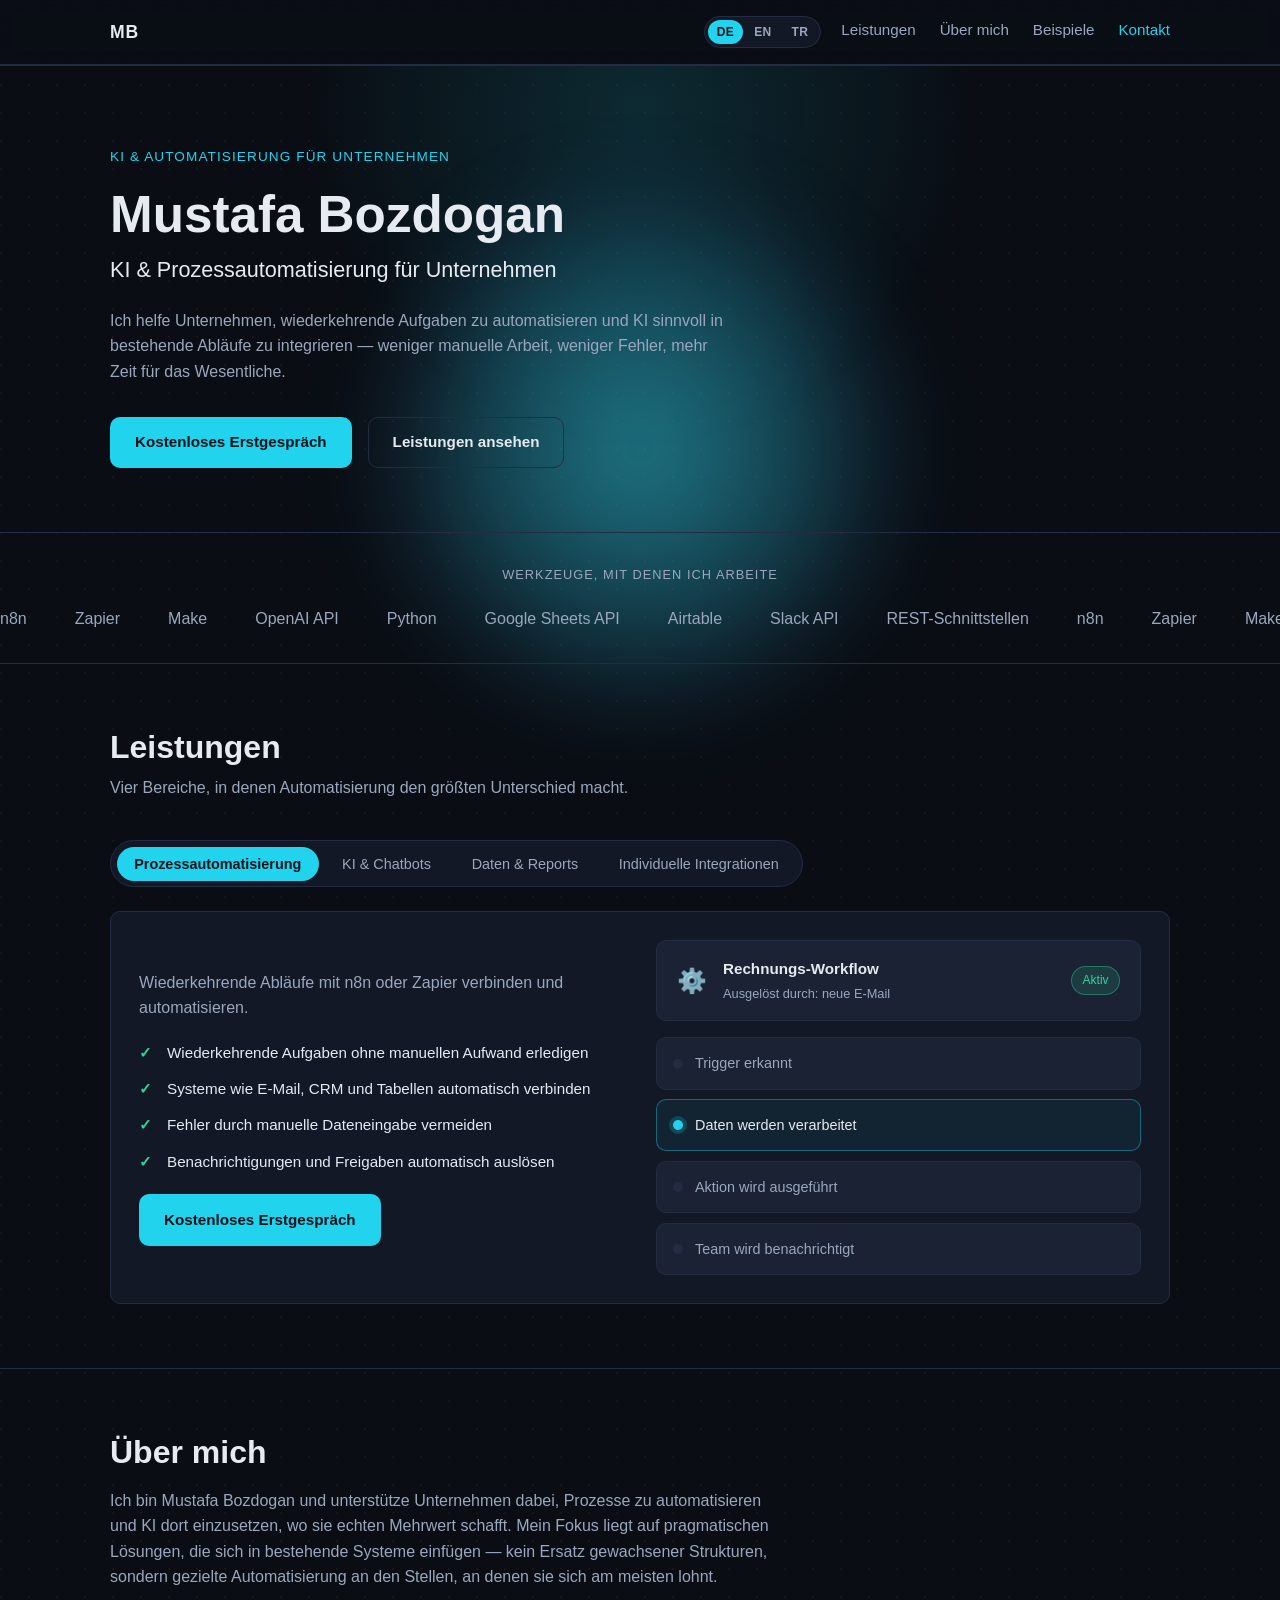
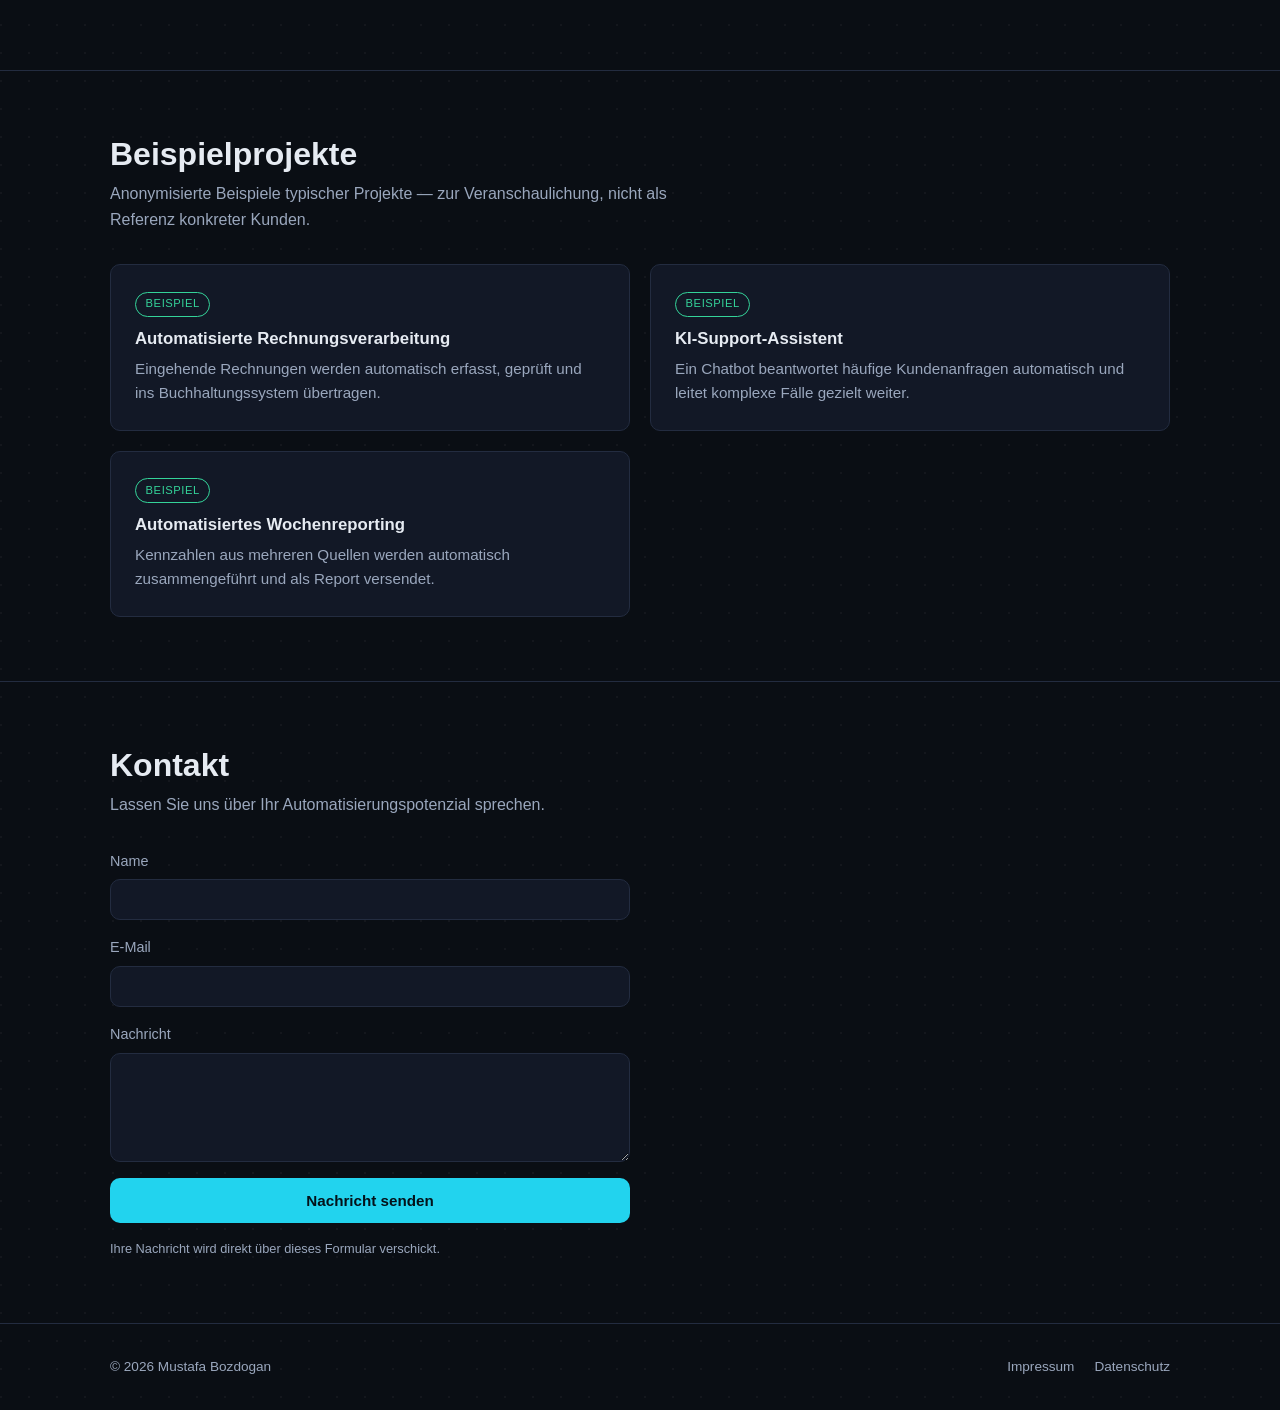
==== commit 378fc826: "Replace mailto contact form with Web3Forms submission Form now posts to Web3Forms via fetch instead " ====
--- a/index.html
+++ b/index.html
@@ -259,6 +259,9 @@
         <h2 class="reveal" data-i18n="contact.heading">Kontakt</h2>
         <p class="section-intro reveal" data-i18n="contact.intro">Lassen Sie uns über Ihr Automatisierungspotenzial sprechen.</p>
         <form class="contact-form reveal" id="contactForm">
+          <input type="hidden" name="access_key" value="WEB3FORMS_ACCESS_KEY_HIER_EINTRAGEN">
+          <input type="hidden" name="subject" value="Neue Kontaktanfrage über die Website">
+          <input type="checkbox" name="botcheck" class="hidden-field" tabindex="-1" autocomplete="off">
           <div class="form-row">
             <label for="name" data-i18n="contact.labelName">Name</label>
             <input type="text" id="name" name="name" required autocomplete="name">
@@ -272,7 +275,7 @@
             <textarea id="message" name="message" rows="5" required></textarea>
           </div>
           <button type="submit" class="btn btn-primary" data-i18n="contact.submit">Nachricht senden</button>
-          <p class="form-note" data-i18n="contact.note">Öffnet Ihr E-Mail-Programm mit vorausgefüllter Nachricht.</p>
+          <p class="form-note" id="formStatus" data-i18n="contact.note">Ihre Nachricht wird direkt über dieses Formular verschickt.</p>
         </form>
       </div>
     </section>
--- a/styles.css
+++ b/styles.css
@@ -32,28 +32,32 @@
   position: relative;
 }
 
-/* Site-wide ambient background: three blurred color blobs that slowly
-   drift and pulse behind all content. Fixed so it stays alive as you
-   scroll, not just in the hero. */
+/* Site-wide ambient background: three blurred color blobs that drift
+   independently behind all content. Fixed so it stays alive as you
+   scroll, not just in the hero. Each blob animates via its own
+   background-position entry so they don't move as one rigid group. */
 body::before {
   content: "";
   position: fixed;
-  inset: -10%;
+  inset: 0;
   z-index: -1;
-  background:
-    radial-gradient(38vw 38vw at 18% 22%, rgba(34, 211, 238, 0.22), transparent 65%),
-    radial-gradient(34vw 34vw at 82% 28%, rgba(52, 211, 153, 0.16), transparent 65%),
-    radial-gradient(40vw 40vw at 50% 85%, rgba(59, 130, 246, 0.16), transparent 65%);
-  filter: blur(40px);
-  animation: bg-drift 30s ease-in-out infinite alternate;
+  background-image:
+    radial-gradient(34vw 34vw, rgba(34, 211, 238, 0.3), transparent 65%),
+    radial-gradient(30vw 30vw, rgba(52, 211, 153, 0.22), transparent 65%),
+    radial-gradient(36vw 36vw, rgba(59, 130, 246, 0.22), transparent 65%);
+  background-repeat: no-repeat;
+  background-position: 18% 22%, 82% 28%, 50% 85%;
+  filter: blur(35px);
+  animation: bg-drift 20s ease-in-out infinite;
   pointer-events: none;
 }
 
 @keyframes bg-drift {
-  0% { transform: translate(0%, 0%) scale(1); }
-  33% { transform: translate(4%, -3%) scale(1.08); }
-  66% { transform: translate(-3%, 4%) scale(1.04); }
-  100% { transform: translate(3%, 2%) scale(1.1); }
+  0%   { background-position: 18% 22%, 82% 28%, 50% 85%; }
+  25%  { background-position: 38% 38%, 62% 55%, 70% 60%; }
+  50%  { background-position: 12% 55%, 88% 12%, 30% 92%; }
+  75%  { background-position: 32% 15%, 70% 42%, 58% 68%; }
+  100% { background-position: 18% 22%, 82% 28%, 50% 85%; }
 }
 
 .container {
@@ -632,6 +636,10 @@
 .form-note {
   font-size: 0.8rem;
   margin: 0;
+}
+
+.hidden-field {
+  display: none;
 }
 
 /* Scroll progress bar */
